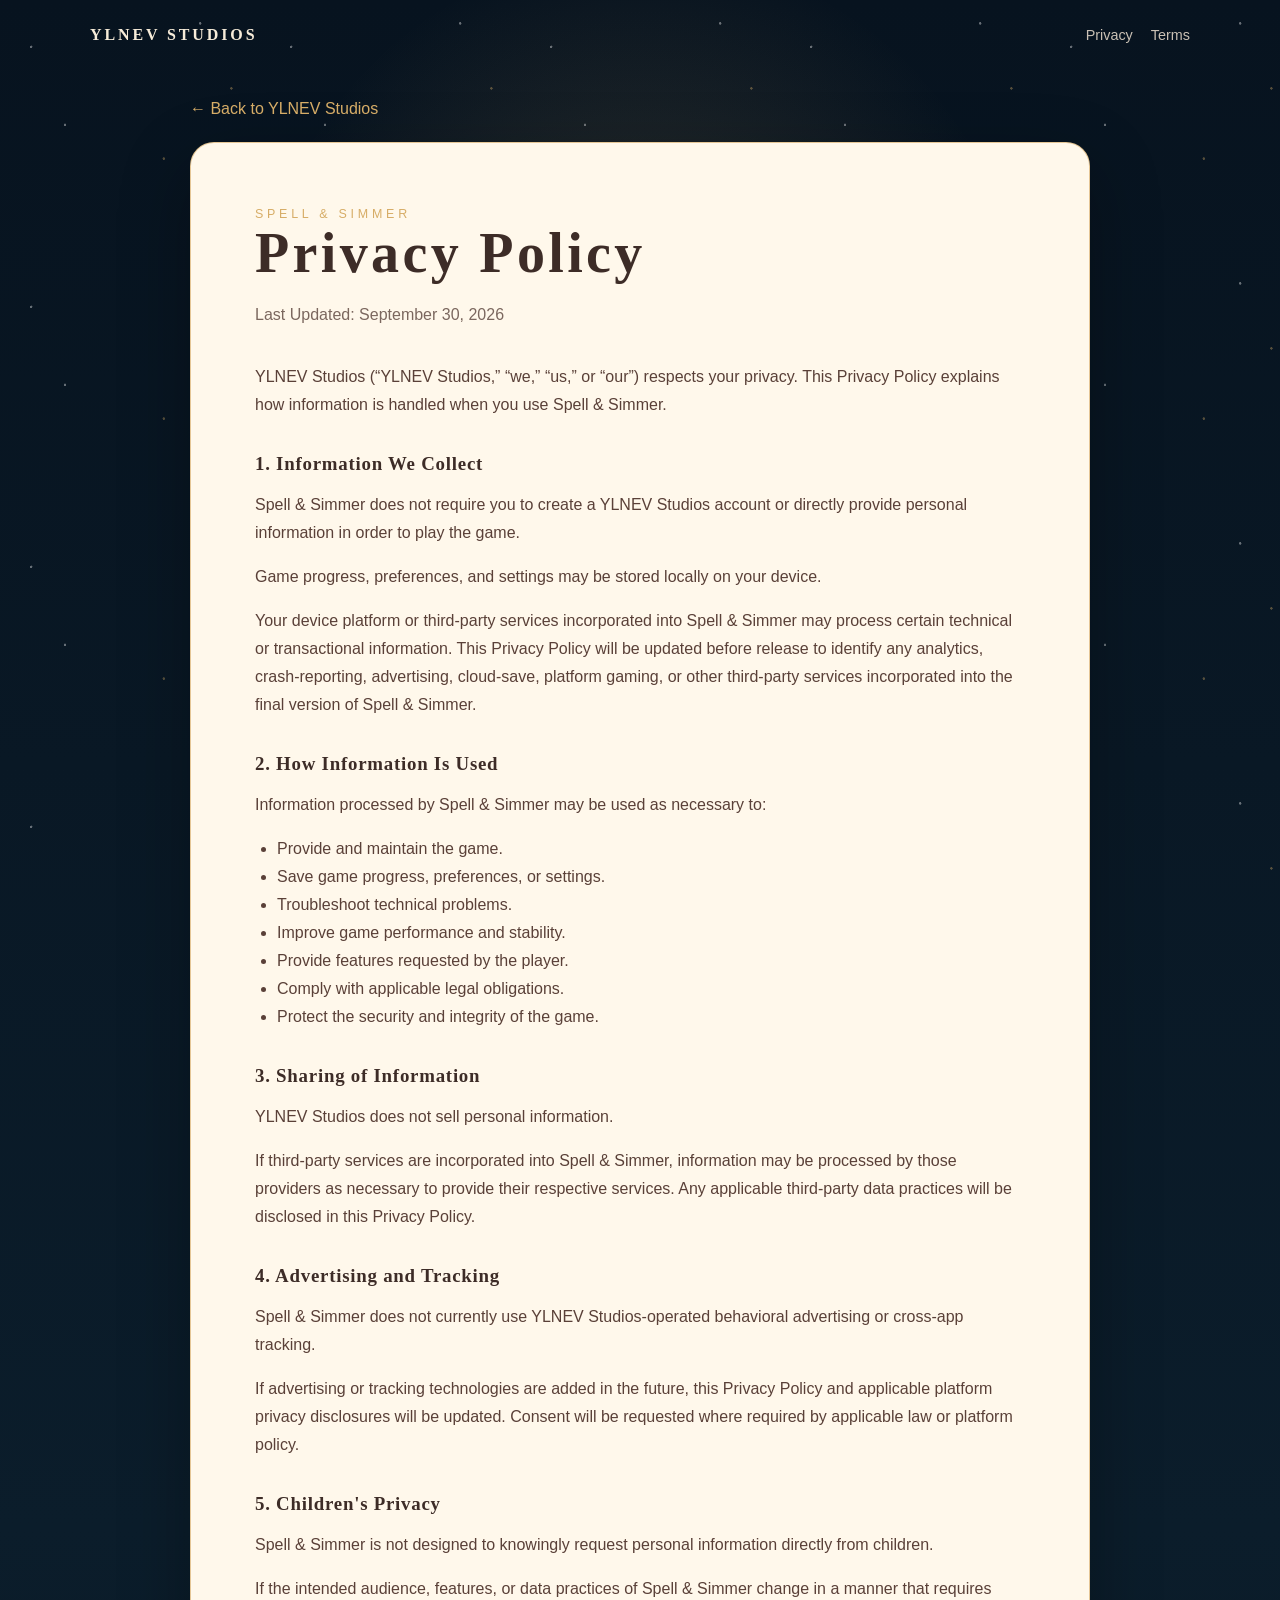
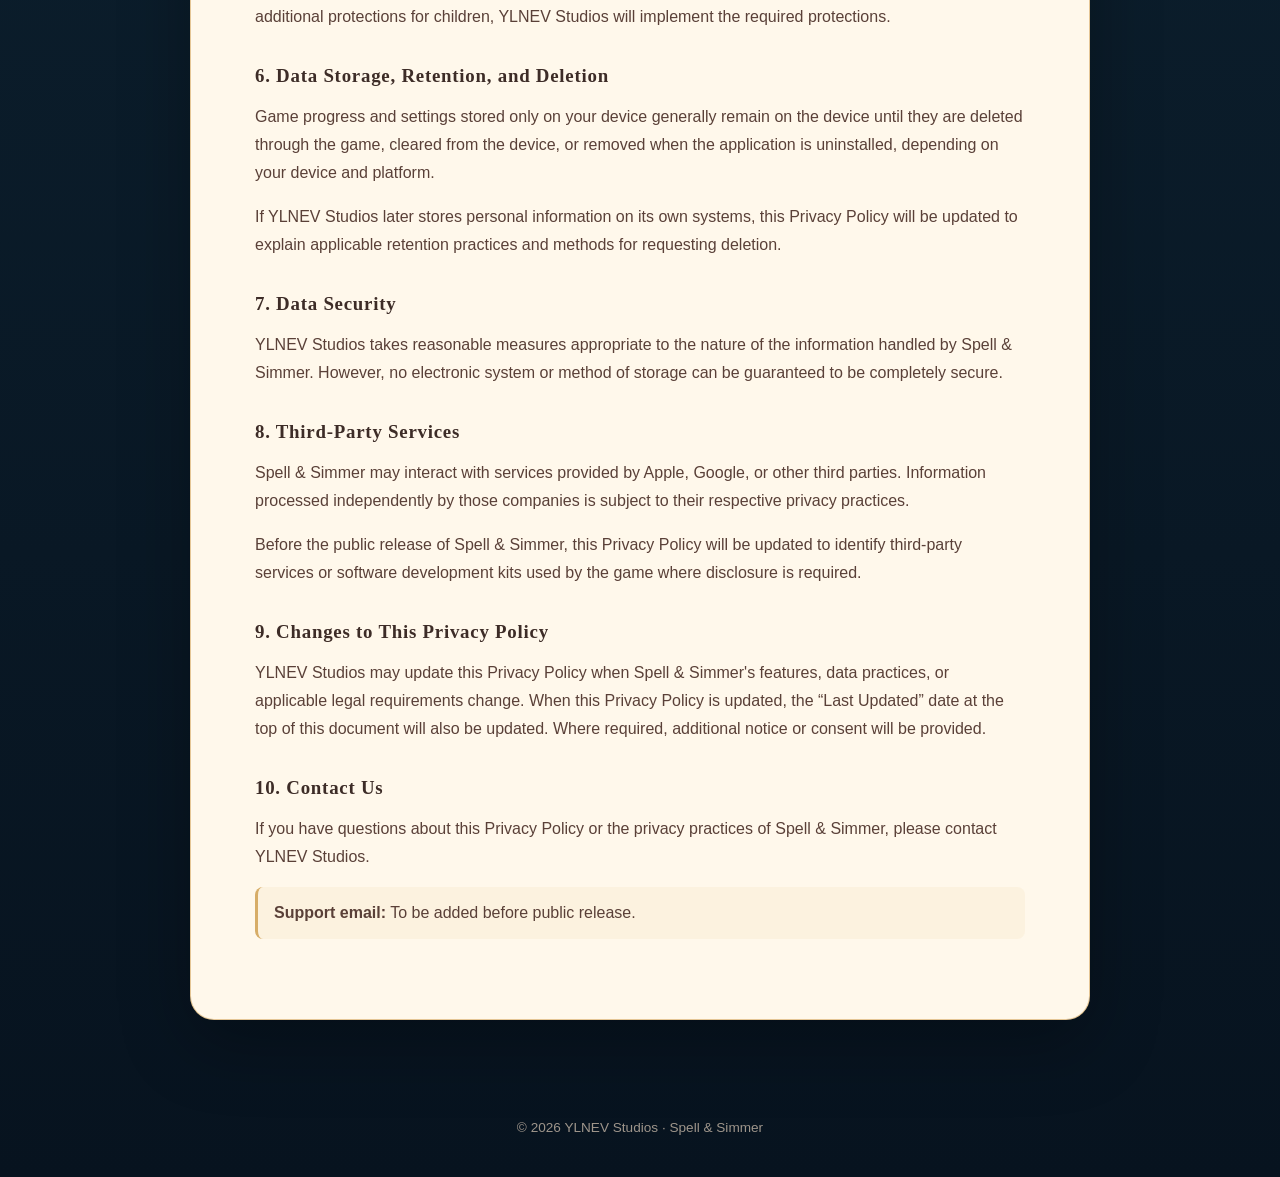
==== privacy/index.html @ df1e8a3f "Add Spell & Simmer privacy policy" ====
<!doctype html>
<html lang="en">
<head>
  <meta charset="utf-8">
  <meta name="viewport" content="width=device-width, initial-scale=1">
  <meta name="description" content="Privacy Policy for Spell & Simmer by YLNEV Studios.">
  <title>Privacy Policy | Spell & Simmer | YLNEV Studios</title>
  <link rel="stylesheet" href="/styles.css">
</head>
<body>
  <header class="site-header">
    <a class="brand" href="/">YLNEV STUDIOS</a>
    <nav aria-label="Main navigation"><a href="/privacy/">Privacy</a><a href="/terms/">Terms</a></nav>
  </header>

  <main class="legal-wrap">
    <a class="back" href="/">← Back to YLNEV Studios</a>
    <article class="legal-card">
      <div class="eyebrow">Spell &amp; Simmer</div>
      <h1>Privacy Policy</h1>
      <p class="updated">Last Updated: September 30, 2026</p>

      <p>YLNEV Studios (“YLNEV Studios,” “we,” “us,” or “our”) respects your privacy. This Privacy Policy explains how information is handled when you use Spell &amp; Simmer.</p>

      <h2>1. Information We Collect</h2>
      <p>Spell &amp; Simmer does not require you to create a YLNEV Studios account or directly provide personal information in order to play the game.</p>
      <p>Game progress, preferences, and settings may be stored locally on your device.</p>
      <p>Your device platform or third-party services incorporated into Spell &amp; Simmer may process certain technical or transactional information. This Privacy Policy will be updated before release to identify any analytics, crash-reporting, advertising, cloud-save, platform gaming, or other third-party services incorporated into the final version of Spell &amp; Simmer.</p>

      <h2>2. How Information Is Used</h2>
      <p>Information processed by Spell &amp; Simmer may be used as necessary to:</p>
      <ul>
        <li>Provide and maintain the game.</li>
        <li>Save game progress, preferences, or settings.</li>
        <li>Troubleshoot technical problems.</li>
        <li>Improve game performance and stability.</li>
        <li>Provide features requested by the player.</li>
        <li>Comply with applicable legal obligations.</li>
        <li>Protect the security and integrity of the game.</li>
      </ul>

      <h2>3. Sharing of Information</h2>
      <p>YLNEV Studios does not sell personal information.</p>
      <p>If third-party services are incorporated into Spell &amp; Simmer, information may be processed by those providers as necessary to provide their respective services. Any applicable third-party data practices will be disclosed in this Privacy Policy.</p>

      <h2>4. Advertising and Tracking</h2>
      <p>Spell &amp; Simmer does not currently use YLNEV Studios-operated behavioral advertising or cross-app tracking.</p>
      <p>If advertising or tracking technologies are added in the future, this Privacy Policy and applicable platform privacy disclosures will be updated. Consent will be requested where required by applicable law or platform policy.</p>

      <h2>5. Children's Privacy</h2>
      <p>Spell &amp; Simmer is not designed to knowingly request personal information directly from children.</p>
      <p>If the intended audience, features, or data practices of Spell &amp; Simmer change in a manner that requires additional protections for children, YLNEV Studios will implement the required protections.</p>

      <h2>6. Data Storage, Retention, and Deletion</h2>
      <p>Game progress and settings stored only on your device generally remain on the device until they are deleted through the game, cleared from the device, or removed when the application is uninstalled, depending on your device and platform.</p>
      <p>If YLNEV Studios later stores personal information on its own systems, this Privacy Policy will be updated to explain applicable retention practices and methods for requesting deletion.</p>

      <h2>7. Data Security</h2>
      <p>YLNEV Studios takes reasonable measures appropriate to the nature of the information handled by Spell &amp; Simmer. However, no electronic system or method of storage can be guaranteed to be completely secure.</p>

      <h2>8. Third-Party Services</h2>
      <p>Spell &amp; Simmer may interact with services provided by Apple, Google, or other third parties. Information processed independently by those companies is subject to their respective privacy practices.</p>
      <p>Before the public release of Spell &amp; Simmer, this Privacy Policy will be updated to identify third-party services or software development kits used by the game where disclosure is required.</p>

      <h2>9. Changes to This Privacy Policy</h2>
      <p>YLNEV Studios may update this Privacy Policy when Spell &amp; Simmer's features, data practices, or applicable legal requirements change. When this Privacy Policy is updated, the “Last Updated” date at the top of this document will also be updated. Where required, additional notice or consent will be provided.</p>

      <h2>10. Contact Us</h2>
      <p>If you have questions about this Privacy Policy or the privacy practices of Spell &amp; Simmer, please contact YLNEV Studios.</p>
      <p class="notice"><strong>Support email:</strong> To be added before public release.</p>
    </article>
  </main>

  <footer>© 2026 YLNEV Studios · Spell &amp; Simmer</footer>
</body>
</html>
---- styles.css ----
:root {
  --night: #07131f;
  --night-soft: #0d2130;
  --cream: #f7ecd9;
  --paper: #fff8eb;
  --gold: #d7ad67;
  --sage: #8da38a;
  --brown: #5a4038;
  --muted: #c9c0b4;
}

* { box-sizing: border-box; }
html { scroll-behavior: smooth; }
body {
  margin: 0;
  min-height: 100vh;
  font-family: Georgia, 'Times New Roman', serif;
  color: var(--cream);
  background:
    radial-gradient(circle at 50% 12%, rgba(215,173,103,.18), transparent 24rem),
    linear-gradient(180deg, #07131f 0%, #0b1d2b 55%, #07131f 100%);
}
body::before {
  content: '';
  position: fixed;
  inset: 0;
  pointer-events: none;
  opacity: .38;
  background-image:
    radial-gradient(circle at 12% 18%, #fff 0 1px, transparent 1.5px),
    radial-gradient(circle at 77% 9%, #fff 0 1px, transparent 1.5px),
    radial-gradient(circle at 89% 34%, #d7ad67 0 1px, transparent 1.5px),
    radial-gradient(circle at 25% 48%, #fff 0 1px, transparent 1.5px),
    radial-gradient(circle at 63% 61%, #d7ad67 0 1px, transparent 1.5px);
  background-size: 260px 260px;
}

a { color: inherit; }
.site-header {
  width: min(1100px, calc(100% - 36px));
  margin: 0 auto;
  padding: 26px 0;
  display: flex;
  align-items: center;
  justify-content: space-between;
  gap: 20px;
  position: relative;
  z-index: 1;
}
.brand {
  text-decoration: none;
  letter-spacing: .18em;
  font-weight: 700;
  color: var(--cream);
}
nav { display: flex; gap: 18px; flex-wrap: wrap; justify-content: flex-end; }
nav a { text-decoration: none; color: var(--muted); font-family: Arial, sans-serif; font-size: .9rem; }
nav a:hover { color: var(--gold); }

.hero {
  width: min(980px, calc(100% - 36px));
  min-height: 68vh;
  margin: 0 auto;
  display: grid;
  place-items: center;
  text-align: center;
  position: relative;
  z-index: 1;
}
.hero-inner { max-width: 760px; padding: 72px 0 90px; }
.moon {
  width: 104px;
  height: 104px;
  border: 3px solid var(--gold);
  border-radius: 50%;
  margin: 0 auto 30px;
  box-shadow: 0 0 36px rgba(215,173,103,.2);
  position: relative;
}
.moon::after {
  content: '';
  position: absolute;
  width: 88px;
  height: 88px;
  border-radius: 50%;
  background: #091824;
  top: -7px;
  left: 25px;
}
.eyebrow {
  font-family: Arial, sans-serif;
  text-transform: uppercase;
  letter-spacing: .3em;
  color: var(--gold);
  font-size: .78rem;
}
h1 { font-size: clamp(2.8rem, 8vw, 6rem); margin: 12px 0 8px; letter-spacing: .06em; }
.hero h2 { font-weight: 400; margin: 0 0 22px; color: var(--gold); font-size: clamp(1.3rem, 3vw, 2rem); }
.hero p { font-family: Arial, sans-serif; line-height: 1.7; color: var(--muted); font-size: 1.05rem; }
.actions { margin-top: 34px; display: flex; justify-content: center; gap: 14px; flex-wrap: wrap; }
.button {
  display: inline-block;
  padding: 13px 20px;
  border: 1px solid var(--gold);
  border-radius: 999px;
  text-decoration: none;
  font-family: Arial, sans-serif;
  font-size: .92rem;
  transition: .2s ease;
}
.button:hover { background: var(--gold); color: var(--night); transform: translateY(-1px); }

.legal-wrap {
  width: min(900px, calc(100% - 30px));
  margin: 30px auto 70px;
  position: relative;
  z-index: 1;
}
.legal-card {
  background: var(--paper);
  color: var(--brown);
  border: 1px solid rgba(215,173,103,.65);
  border-radius: 24px;
  padding: clamp(28px, 6vw, 64px);
  box-shadow: 0 24px 70px rgba(0,0,0,.28);
}
.legal-card h1 { font-size: clamp(2rem, 5vw, 3.5rem); color: #3d2c27; margin-top: 0; }
.legal-card h2 { margin-top: 34px; color: #3d2c27; font-size: 1.18rem; letter-spacing: .04em; }
.legal-card p, .legal-card li { font-family: Arial, sans-serif; line-height: 1.75; }
.legal-card ul { padding-left: 22px; }
.updated { font-family: Arial, sans-serif; color: #7b675e; margin-bottom: 34px; }
.back { display: inline-block; margin-bottom: 24px; color: var(--gold); font-family: Arial, sans-serif; text-decoration: none; }
.back:hover { text-decoration: underline; }
.notice { border-left: 3px solid var(--gold); padding: 12px 16px; background: rgba(215,173,103,.09); border-radius: 8px; }

footer {
  width: min(1100px, calc(100% - 36px));
  margin: 0 auto;
  padding: 30px 0 42px;
  text-align: center;
  color: #9e958b;
  font-family: Arial, sans-serif;
  font-size: .85rem;
  position: relative;
  z-index: 1;
}

@media (max-width: 640px) {
  .site-header { align-items: flex-start; flex-direction: column; }
  nav { justify-content: flex-start; gap: 12px; }
  .hero-inner { padding-top: 40px; }
  .legal-card { border-radius: 18px; }
}
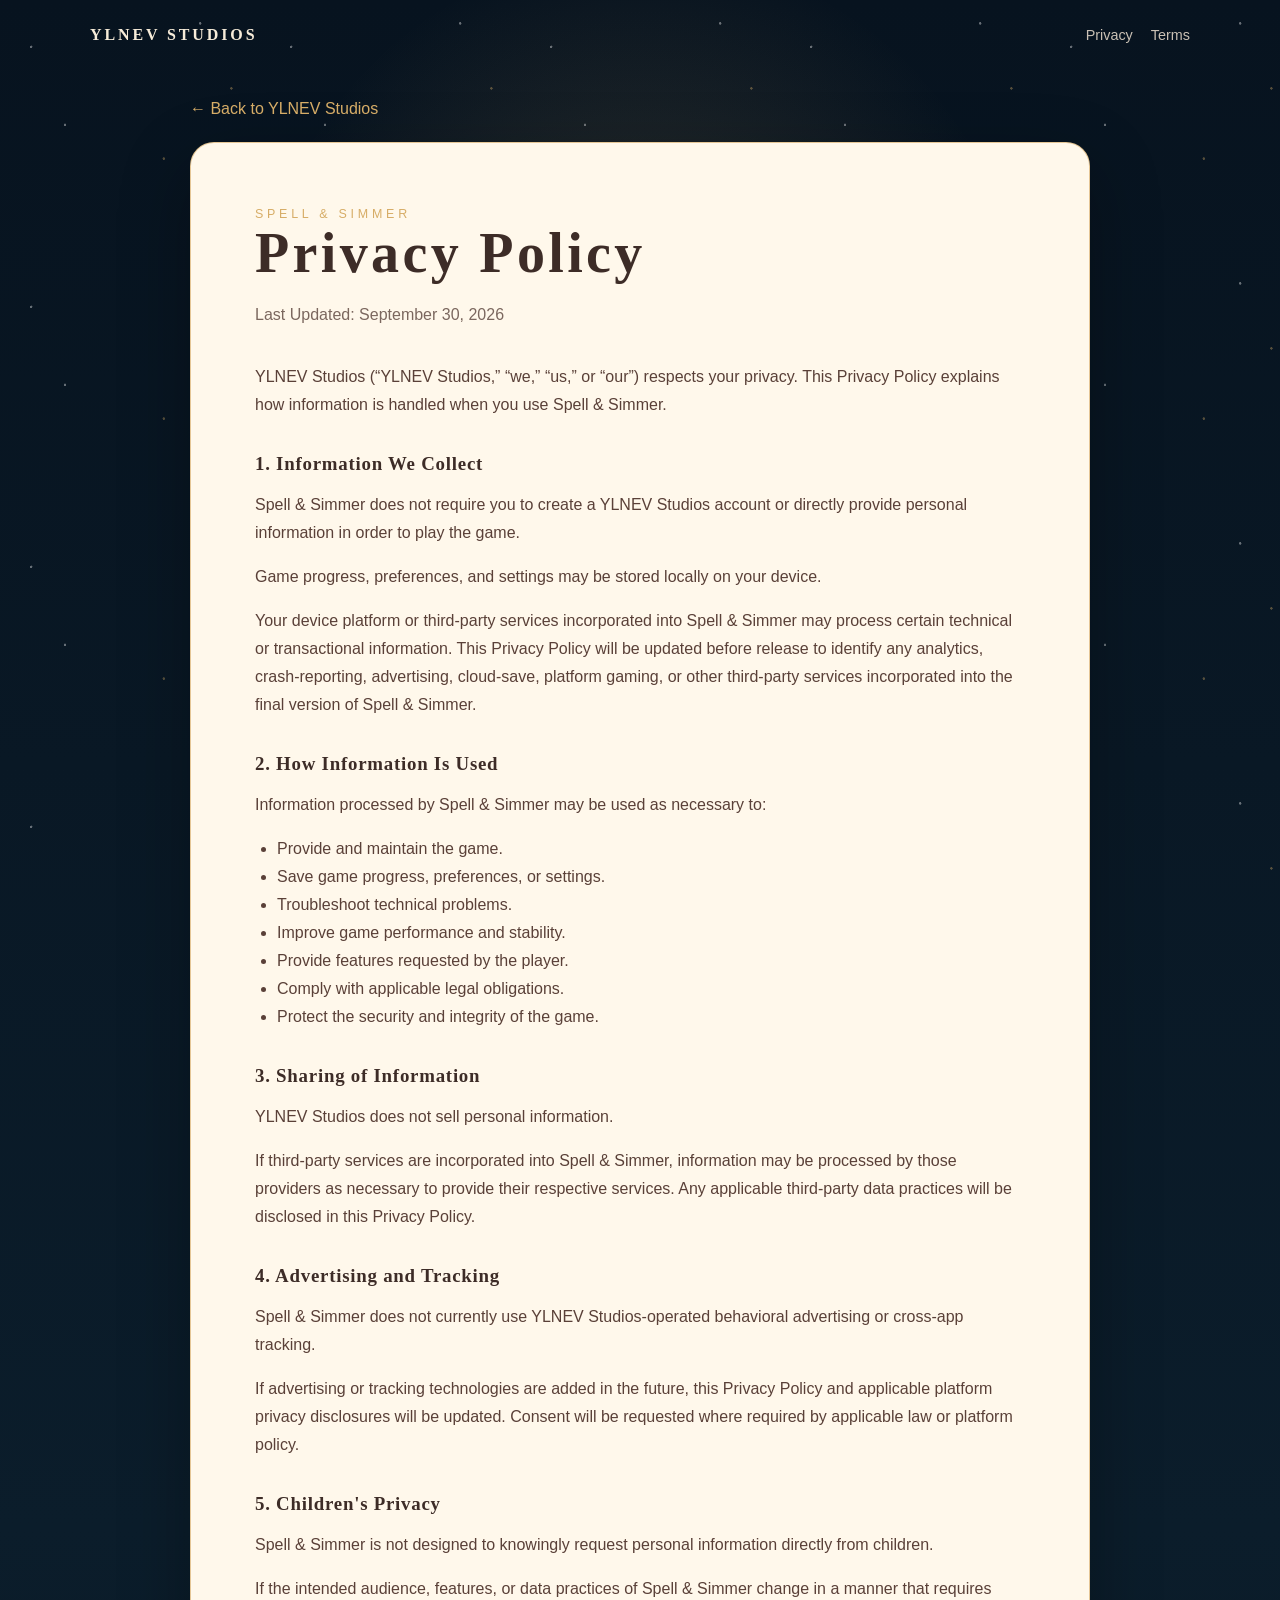
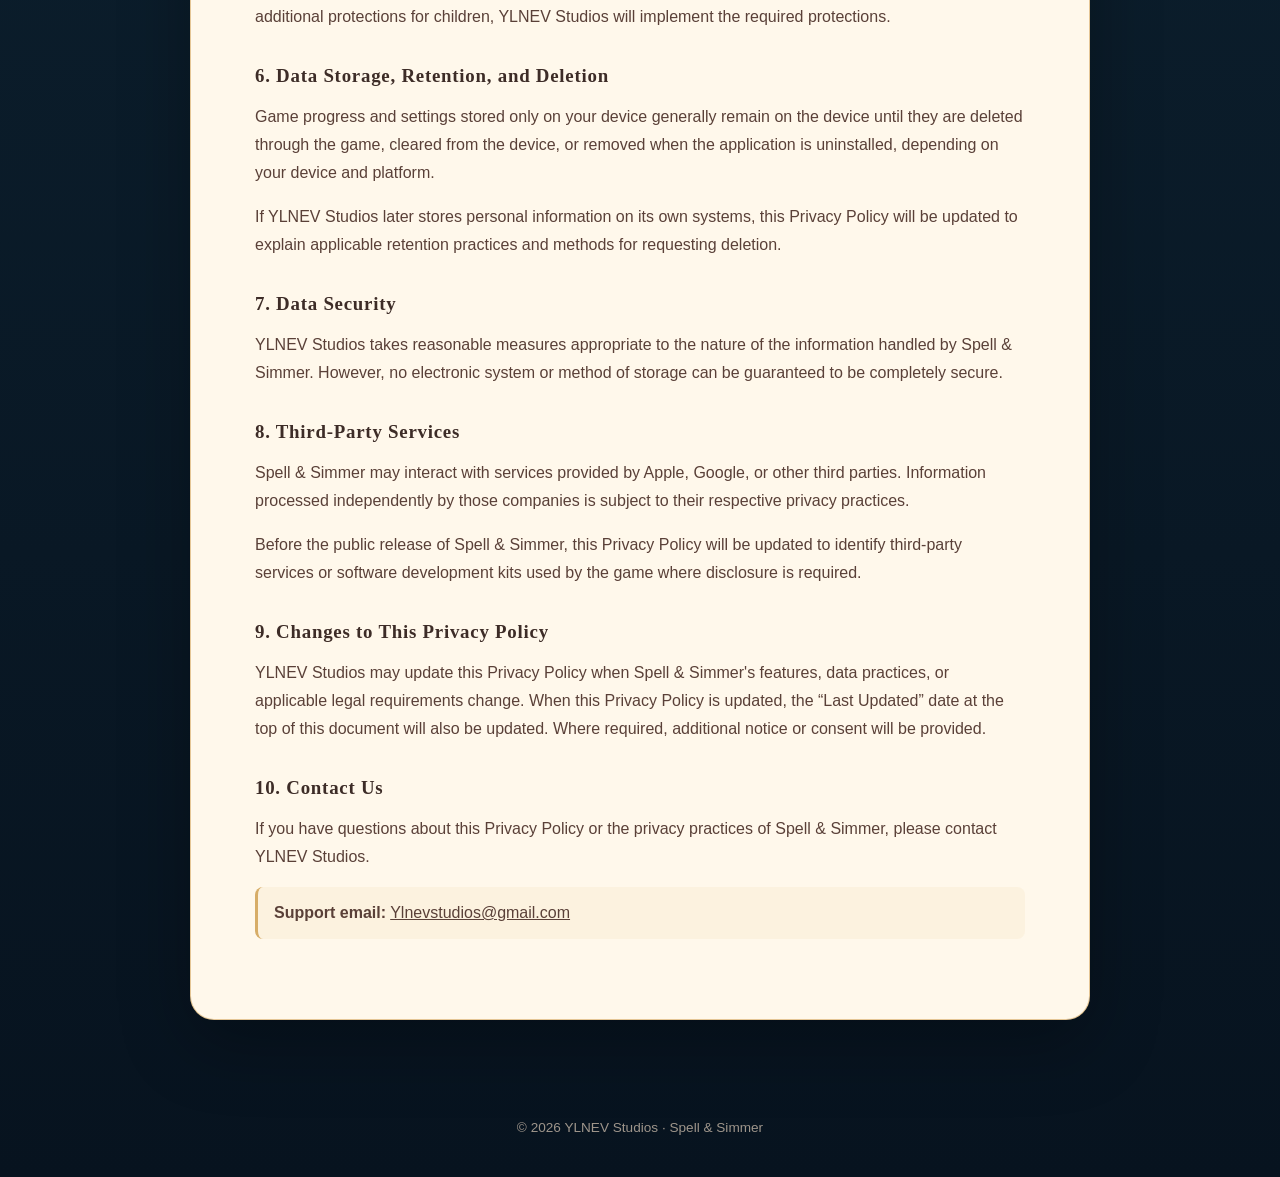
==== commit 203321e8: "Add YLNEV Studios support email to privacy policy" ====
--- a/privacy/index.html
+++ b/privacy/index.html
@@ -67,7 +67,7 @@
 
       <h2>10. Contact Us</h2>
       <p>If you have questions about this Privacy Policy or the privacy practices of Spell &amp; Simmer, please contact YLNEV Studios.</p>
-      <p class="notice"><strong>Support email:</strong> To be added before public release.</p>
+      <p class="notice"><strong>Support email:</strong> <a href="mailto:Ylnevstudios@gmail.com">Ylnevstudios@gmail.com</a></p>
     </article>
   </main>
 
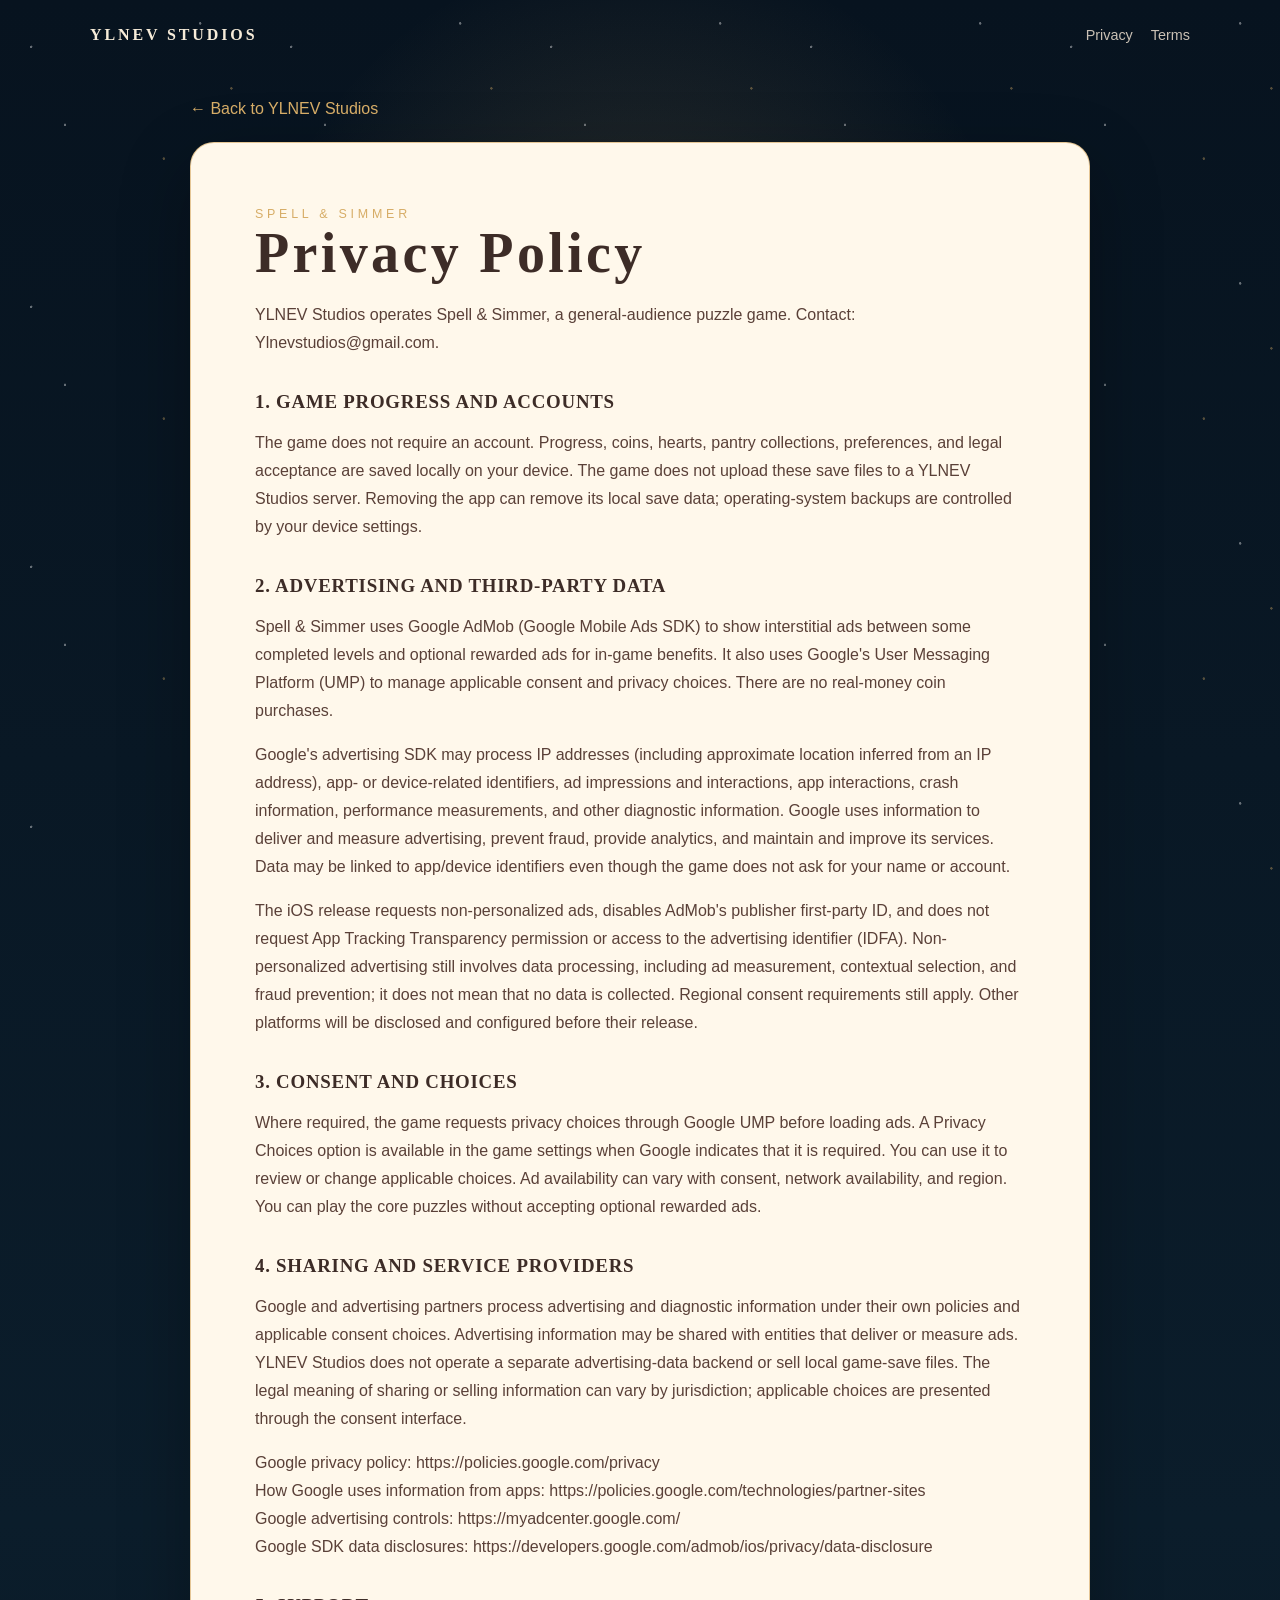
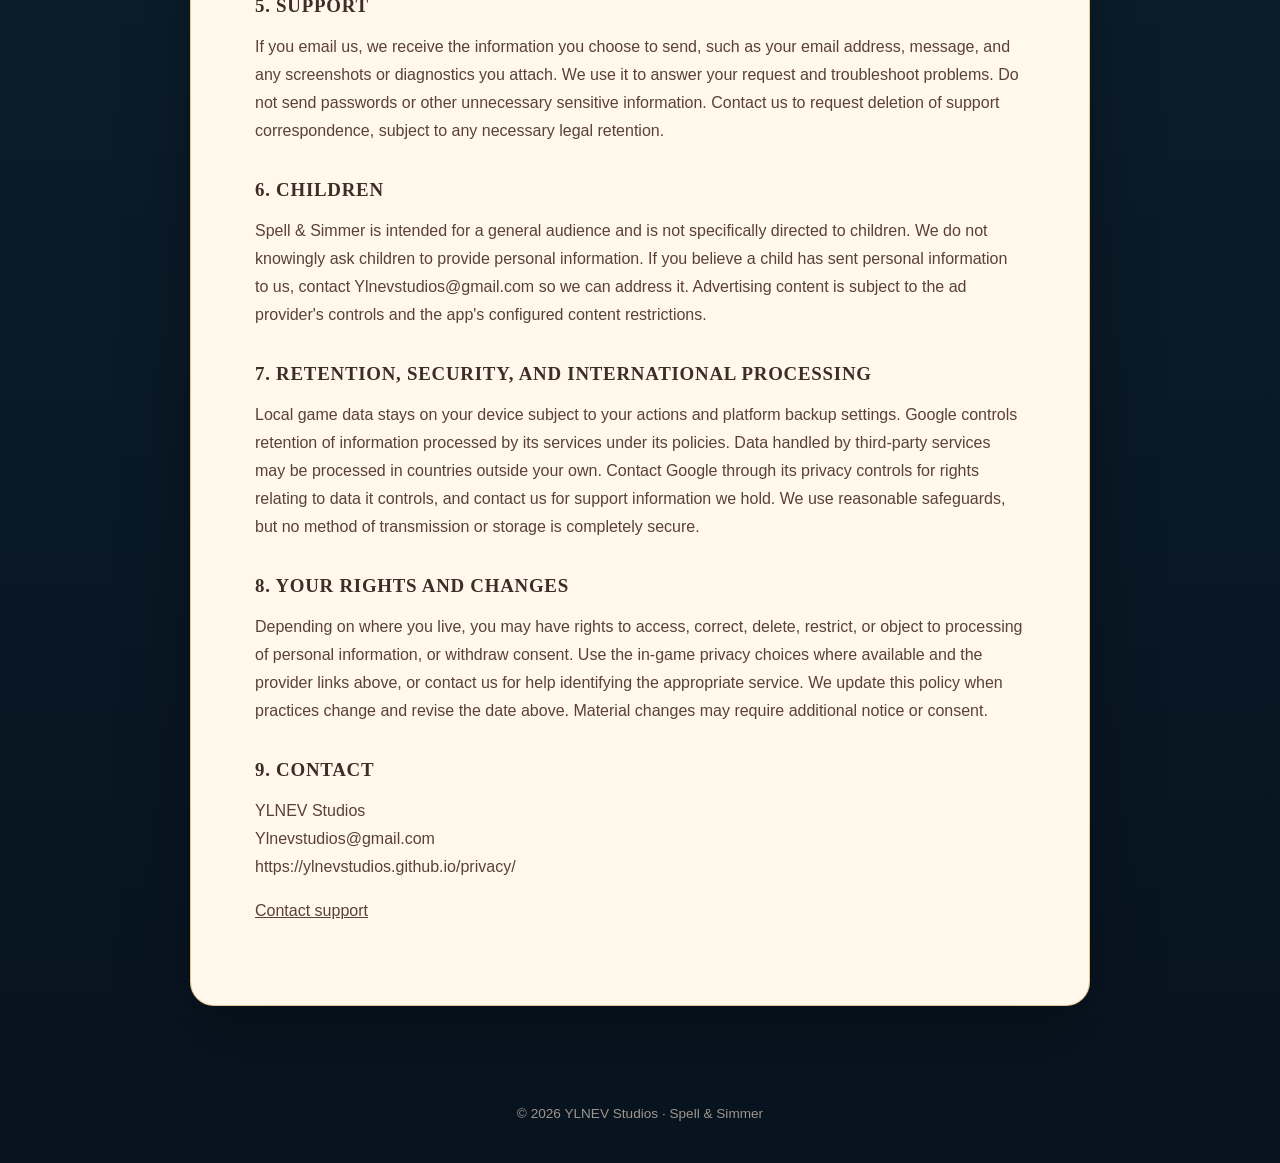
==== commit 91d54e03: "Update Spell & Simmer privacy policy for AdMob iOS release" ====
--- a/privacy/index.html
+++ b/privacy/index.html
@@ -15,60 +15,19 @@
 
   <main class="legal-wrap">
     <a class="back" href="/">← Back to YLNEV Studios</a>
-    <article class="legal-card">
-      <div class="eyebrow">Spell &amp; Simmer</div>
-      <h1>Privacy Policy</h1>
-      <p class="updated">Last Updated: September 30, 2026</p>
-
-      <p>YLNEV Studios (“YLNEV Studios,” “we,” “us,” or “our”) respects your privacy. This Privacy Policy explains how information is handled when you use Spell &amp; Simmer.</p>
-
-      <h2>1. Information We Collect</h2>
-      <p>Spell &amp; Simmer does not require you to create a YLNEV Studios account or directly provide personal information in order to play the game.</p>
-      <p>Game progress, preferences, and settings may be stored locally on your device.</p>
-      <p>Your device platform or third-party services incorporated into Spell &amp; Simmer may process certain technical or transactional information. This Privacy Policy will be updated before release to identify any analytics, crash-reporting, advertising, cloud-save, platform gaming, or other third-party services incorporated into the final version of Spell &amp; Simmer.</p>
-
-      <h2>2. How Information Is Used</h2>
-      <p>Information processed by Spell &amp; Simmer may be used as necessary to:</p>
-      <ul>
-        <li>Provide and maintain the game.</li>
-        <li>Save game progress, preferences, or settings.</li>
-        <li>Troubleshoot technical problems.</li>
-        <li>Improve game performance and stability.</li>
-        <li>Provide features requested by the player.</li>
-        <li>Comply with applicable legal obligations.</li>
-        <li>Protect the security and integrity of the game.</li>
-      </ul>
-
-      <h2>3. Sharing of Information</h2>
-      <p>YLNEV Studios does not sell personal information.</p>
-      <p>If third-party services are incorporated into Spell &amp; Simmer, information may be processed by those providers as necessary to provide their respective services. Any applicable third-party data practices will be disclosed in this Privacy Policy.</p>
-
-      <h2>4. Advertising and Tracking</h2>
-      <p>Spell &amp; Simmer does not currently use YLNEV Studios-operated behavioral advertising or cross-app tracking.</p>
-      <p>If advertising or tracking technologies are added in the future, this Privacy Policy and applicable platform privacy disclosures will be updated. Consent will be requested where required by applicable law or platform policy.</p>
-
-      <h2>5. Children's Privacy</h2>
-      <p>Spell &amp; Simmer is not designed to knowingly request personal information directly from children.</p>
-      <p>If the intended audience, features, or data practices of Spell &amp; Simmer change in a manner that requires additional protections for children, YLNEV Studios will implement the required protections.</p>
-
-      <h2>6. Data Storage, Retention, and Deletion</h2>
-      <p>Game progress and settings stored only on your device generally remain on the device until they are deleted through the game, cleared from the device, or removed when the application is uninstalled, depending on your device and platform.</p>
-      <p>If YLNEV Studios later stores personal information on its own systems, this Privacy Policy will be updated to explain applicable retention practices and methods for requesting deletion.</p>
-
-      <h2>7. Data Security</h2>
-      <p>YLNEV Studios takes reasonable measures appropriate to the nature of the information handled by Spell &amp; Simmer. However, no electronic system or method of storage can be guaranteed to be completely secure.</p>
-
-      <h2>8. Third-Party Services</h2>
-      <p>Spell &amp; Simmer may interact with services provided by Apple, Google, or other third parties. Information processed independently by those companies is subject to their respective privacy practices.</p>
-      <p>Before the public release of Spell &amp; Simmer, this Privacy Policy will be updated to identify third-party services or software development kits used by the game where disclosure is required.</p>
-
-      <h2>9. Changes to This Privacy Policy</h2>
-      <p>YLNEV Studios may update this Privacy Policy when Spell &amp; Simmer's features, data practices, or applicable legal requirements change. When this Privacy Policy is updated, the “Last Updated” date at the top of this document will also be updated. Where required, additional notice or consent will be provided.</p>
-
-      <h2>10. Contact Us</h2>
-      <p>If you have questions about this Privacy Policy or the privacy practices of Spell &amp; Simmer, please contact YLNEV Studios.</p>
-      <p class="notice"><strong>Support email:</strong> <a href="mailto:Ylnevstudios@gmail.com">Ylnevstudios@gmail.com</a></p>
-    </article>
+    <article class="legal-card"><div class="eyebrow">Spell &amp; Simmer</div><h1>Privacy Policy</h1><p>YLNEV Studios operates Spell &amp; Simmer, a general-audience puzzle game. Contact: Ylnevstudios@gmail.com.</p>
+<h2>1. GAME PROGRESS AND ACCOUNTS</h2><p>The game does not require an account. Progress, coins, hearts, pantry collections, preferences, and legal acceptance are saved locally on your device. The game does not upload these save files to a YLNEV Studios server. Removing the app can remove its local save data; operating-system backups are controlled by your device settings.</p>
+<h2>2. ADVERTISING AND THIRD-PARTY DATA</h2><p>Spell &amp; Simmer uses Google AdMob (Google Mobile Ads SDK) to show interstitial ads between some completed levels and optional rewarded ads for in-game benefits. It also uses Google's User Messaging Platform (UMP) to manage applicable consent and privacy choices. There are no real-money coin purchases.</p>
+<p>Google's advertising SDK may process IP addresses (including approximate location inferred from an IP address), app- or device-related identifiers, ad impressions and interactions, app interactions, crash information, performance measurements, and other diagnostic information. Google uses information to deliver and measure advertising, prevent fraud, provide analytics, and maintain and improve its services. Data may be linked to app/device identifiers even though the game does not ask for your name or account.</p>
+<p>The iOS release requests non-personalized ads, disables AdMob's publisher first-party ID, and does not request App Tracking Transparency permission or access to the advertising identifier (IDFA). Non-personalized advertising still involves data processing, including ad measurement, contextual selection, and fraud prevention; it does not mean that no data is collected. Regional consent requirements still apply. Other platforms will be disclosed and configured before their release.</p>
+<h2>3. CONSENT AND CHOICES</h2><p>Where required, the game requests privacy choices through Google UMP before loading ads. A Privacy Choices option is available in the game settings when Google indicates that it is required. You can use it to review or change applicable choices. Ad availability can vary with consent, network availability, and region. You can play the core puzzles without accepting optional rewarded ads.</p>
+<h2>4. SHARING AND SERVICE PROVIDERS</h2><p>Google and advertising partners process advertising and diagnostic information under their own policies and applicable consent choices. Advertising information may be shared with entities that deliver or measure ads. YLNEV Studios does not operate a separate advertising-data backend or sell local game-save files. The legal meaning of sharing or selling information can vary by jurisdiction; applicable choices are presented through the consent interface.</p>
+<p>Google privacy policy: https://policies.google.com/privacy<br>How Google uses information from apps: https://policies.google.com/technologies/partner-sites<br>Google advertising controls: https://myadcenter.google.com/<br>Google SDK data disclosures: https://developers.google.com/admob/ios/privacy/data-disclosure</p>
+<h2>5. SUPPORT</h2><p>If you email us, we receive the information you choose to send, such as your email address, message, and any screenshots or diagnostics you attach. We use it to answer your request and troubleshoot problems. Do not send passwords or other unnecessary sensitive information. Contact us to request deletion of support correspondence, subject to any necessary legal retention.</p>
+<h2>6. CHILDREN</h2><p>Spell &amp; Simmer is intended for a general audience and is not specifically directed to children. We do not knowingly ask children to provide personal information. If you believe a child has sent personal information to us, contact Ylnevstudios@gmail.com so we can address it. Advertising content is subject to the ad provider's controls and the app's configured content restrictions.</p>
+<h2>7. RETENTION, SECURITY, AND INTERNATIONAL PROCESSING</h2><p>Local game data stays on your device subject to your actions and platform backup settings. Google controls retention of information processed by its services under its policies. Data handled by third-party services may be processed in countries outside your own. Contact Google through its privacy controls for rights relating to data it controls, and contact us for support information we hold. We use reasonable safeguards, but no method of transmission or storage is completely secure.</p>
+<h2>8. YOUR RIGHTS AND CHANGES</h2><p>Depending on where you live, you may have rights to access, correct, delete, restrict, or object to processing of personal information, or withdraw consent. Use the in-game privacy choices where available and the provider links above, or contact us for help identifying the appropriate service. We update this policy when practices change and revise the date above. Material changes may require additional notice or consent.</p>
+<h2>9. CONTACT</h2><p>YLNEV Studios<br>Ylnevstudios@gmail.com<br>https://ylnevstudios.github.io/privacy/<br></p><p><a href="/support/">Contact support</a></p></article>
   </main>
 
   <footer>© 2026 YLNEV Studios · Spell &amp; Simmer</footer>
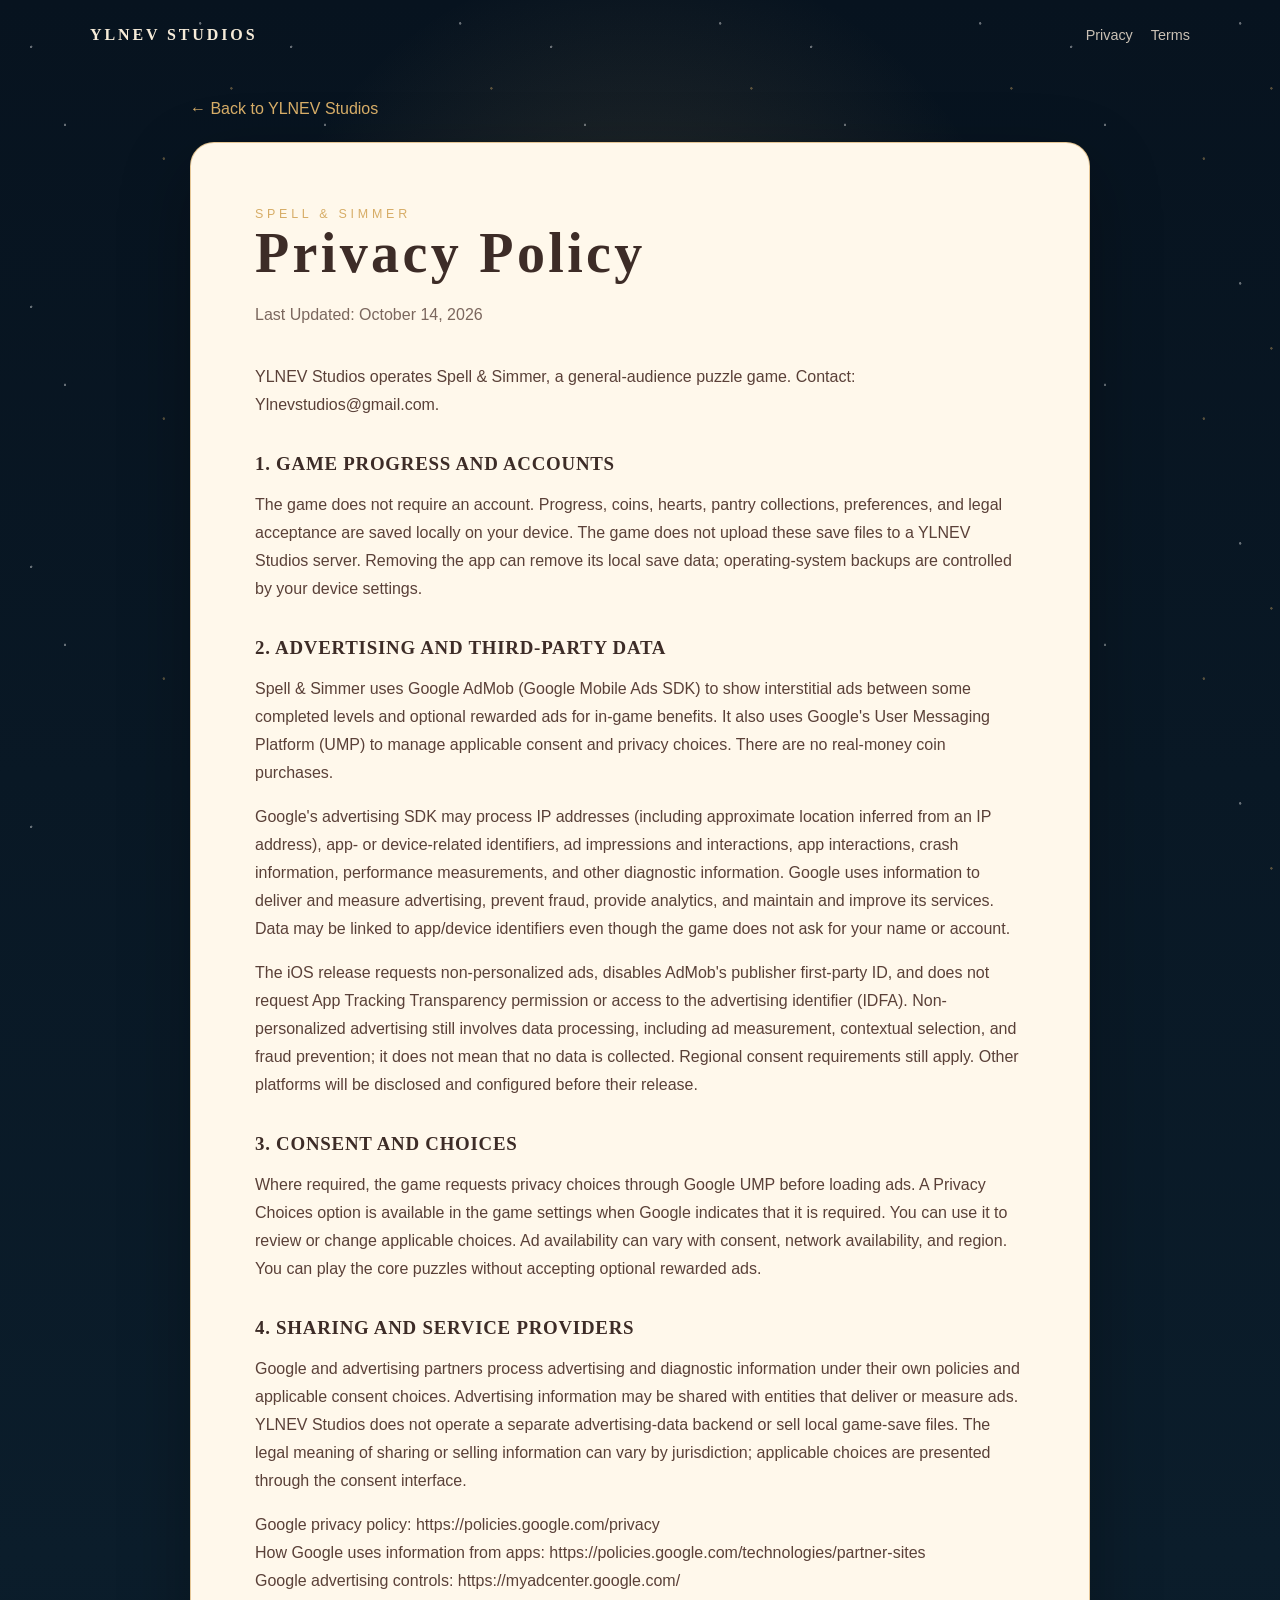
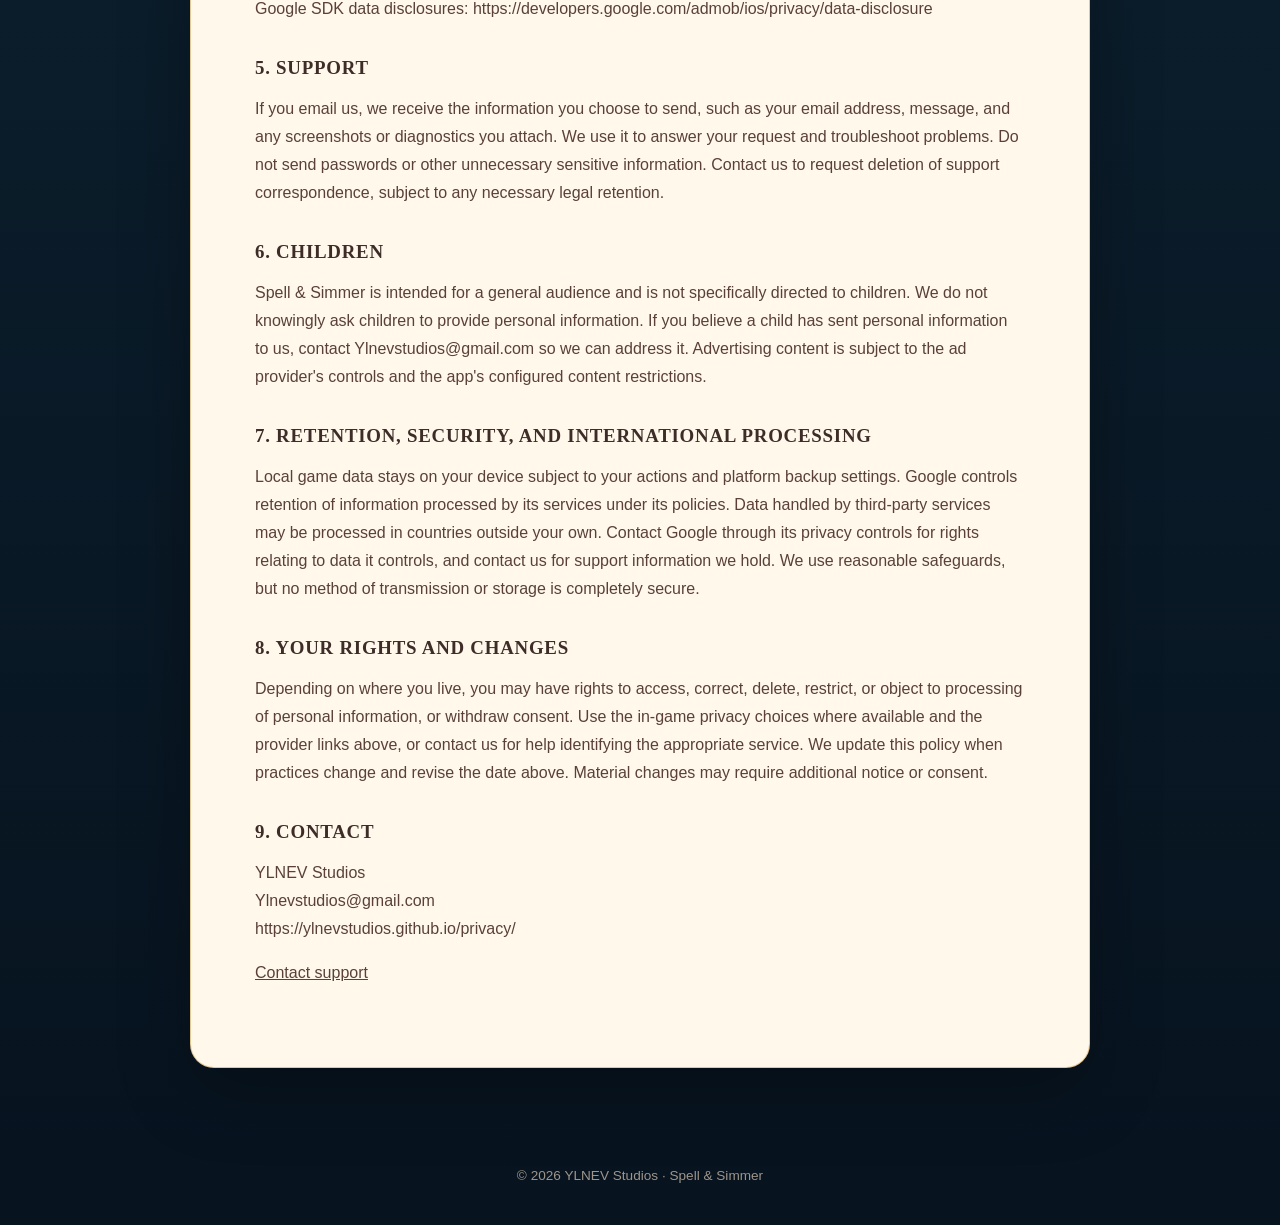
==== commit a49c841f: "Show the privacy policy revision date" ====
--- a/privacy/index.html
+++ b/privacy/index.html
@@ -15,7 +15,7 @@
 
   <main class="legal-wrap">
     <a class="back" href="/">← Back to YLNEV Studios</a>
-    <article class="legal-card"><div class="eyebrow">Spell &amp; Simmer</div><h1>Privacy Policy</h1><p>YLNEV Studios operates Spell &amp; Simmer, a general-audience puzzle game. Contact: Ylnevstudios@gmail.com.</p>
+    <article class="legal-card"><div class="eyebrow">Spell &amp; Simmer</div><h1>Privacy Policy</h1><p class="updated">Last Updated: October 14, 2026</p><p>YLNEV Studios operates Spell &amp; Simmer, a general-audience puzzle game. Contact: Ylnevstudios@gmail.com.</p>
 <h2>1. GAME PROGRESS AND ACCOUNTS</h2><p>The game does not require an account. Progress, coins, hearts, pantry collections, preferences, and legal acceptance are saved locally on your device. The game does not upload these save files to a YLNEV Studios server. Removing the app can remove its local save data; operating-system backups are controlled by your device settings.</p>
 <h2>2. ADVERTISING AND THIRD-PARTY DATA</h2><p>Spell &amp; Simmer uses Google AdMob (Google Mobile Ads SDK) to show interstitial ads between some completed levels and optional rewarded ads for in-game benefits. It also uses Google's User Messaging Platform (UMP) to manage applicable consent and privacy choices. There are no real-money coin purchases.</p>
 <p>Google's advertising SDK may process IP addresses (including approximate location inferred from an IP address), app- or device-related identifiers, ad impressions and interactions, app interactions, crash information, performance measurements, and other diagnostic information. Google uses information to deliver and measure advertising, prevent fraud, provide analytics, and maintain and improve its services. Data may be linked to app/device identifiers even though the game does not ask for your name or account.</p>
